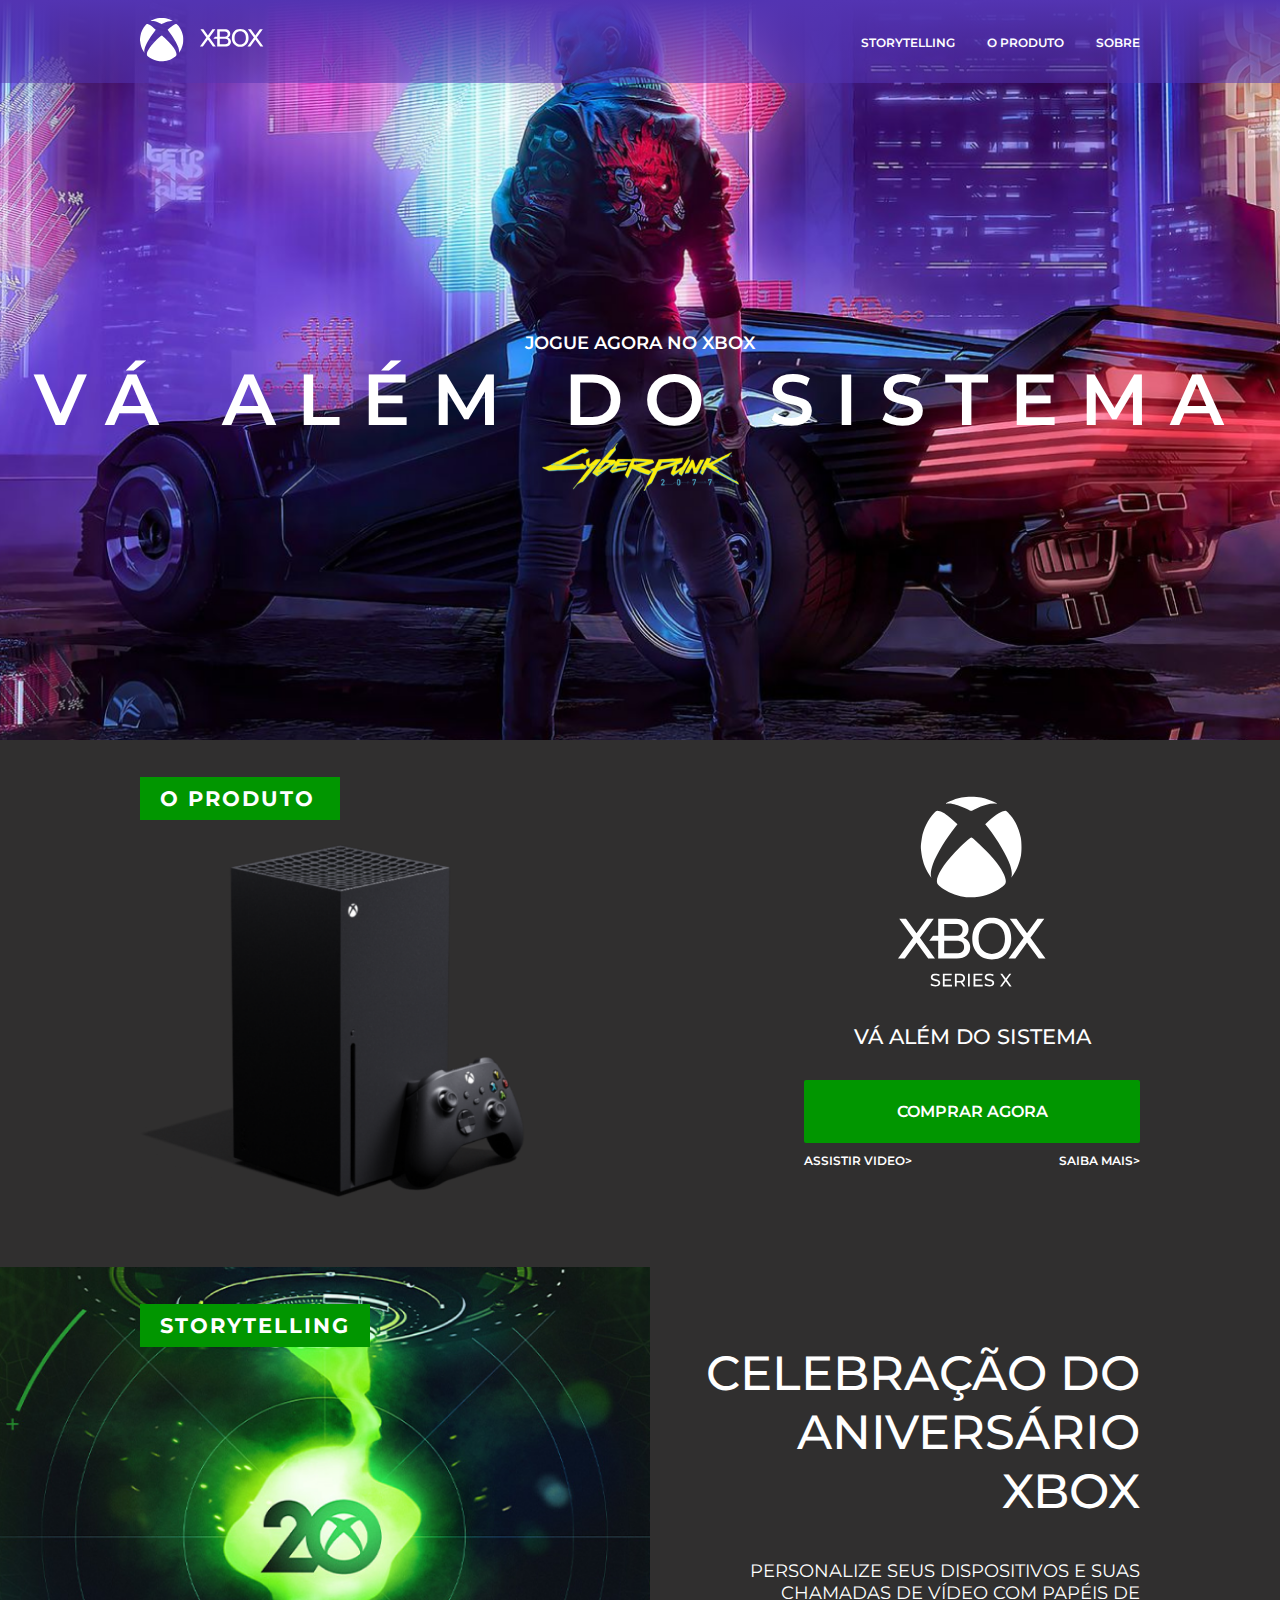
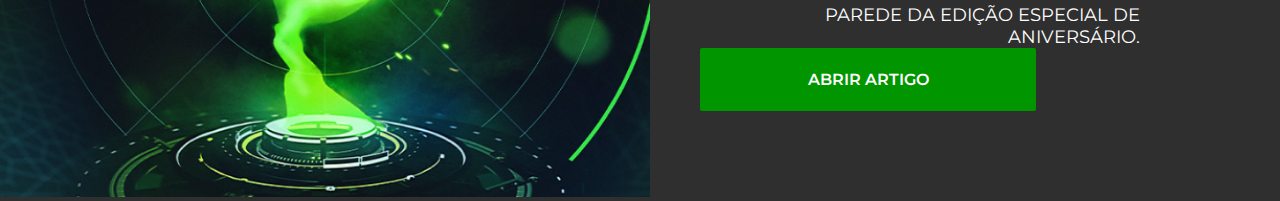
==== index.html @ 7034cf5b "Wip" ====
<!DOCTYPE html>
<html lang="pt-br">
<head>
    <meta charset="UTF-8">
    <meta http-equiv="X-UA-Compatible" content="IE=edge">
    <meta name="viewport" content="width=device-width, initial-scale=1.0">
    <title>Xbox</title>
    <link rel="stylesheet" href="/css/index.css">
    <link rel="shortcut icon" href="/img/favicon.ico" type="image/x-icon" />
</head>
<body>
    <section id="intro">
        <header class="header-bg">
            <a href="/">
                <img src="/img/Xbox.svg" alt="">
            </a>
            <ul class="header-menu">
                <li><a href="#">Storytelling</a></li>
                <li><a href="#">O produto</a></li>
                <li><a href="#">Sobre</a></li>
            </ul>
        </header>
        <div class="introducao">
            <div class="introducao-bg">
                <p>Jogue agora no Xbox</p>
                <h2>Vá além do sistema</h2>
                <img src="/img/cyber.svg" alt="">
            </div>
        </div>
    </section>
    <section id="conteudo">
        <div class="conteudo-bg">
            <div class="produto">
                <p>O produto</p>
                <img src="/img/console.png" alt="">
            </div>
            <div class="series-x">
                <img src="/img/series.svg" alt="">
                <p>Vá além do sistema</p>
                <a class="btn" href="">Comprar agora</a>
                <div class="outros">
                    <a class="esq" href="">assistir video></a>
                    <a class="dir" href="">saiba mais></a>
                </div>
            </div>
        </div>
    </section>
    <section id="conteudo-dois">
        <div class="conteudo-dois">
            <div class="storytelling">
                <p>STORYTELLING</p>
                <img src="/img/vinte.png" alt="">
            </div>
            <div class="celebracao">
                <h2>celebração do aniversário xbox</h2>
                <p>Personalize seus dispositivos e suas chamadas de vídeo com papéis de parede da edição especial de aniversário.</p>
                <a class="btn" href="/">Abrir artigo</a>
            </div>
        </div>
    </section>

</body>
</html>
---- css/index.css ----
@import url('https://fonts.googleapis.com/css2?family=Montserrat:wght@300;400;700&display=swap');
@import './header.css';
@import './introducao.css';
@import './conteudo.css';
@import './conteudo-dois.css';

html, body {
    padding: 0px;
    margin: 0;
}

body {
    background-color: #302f2f;
}
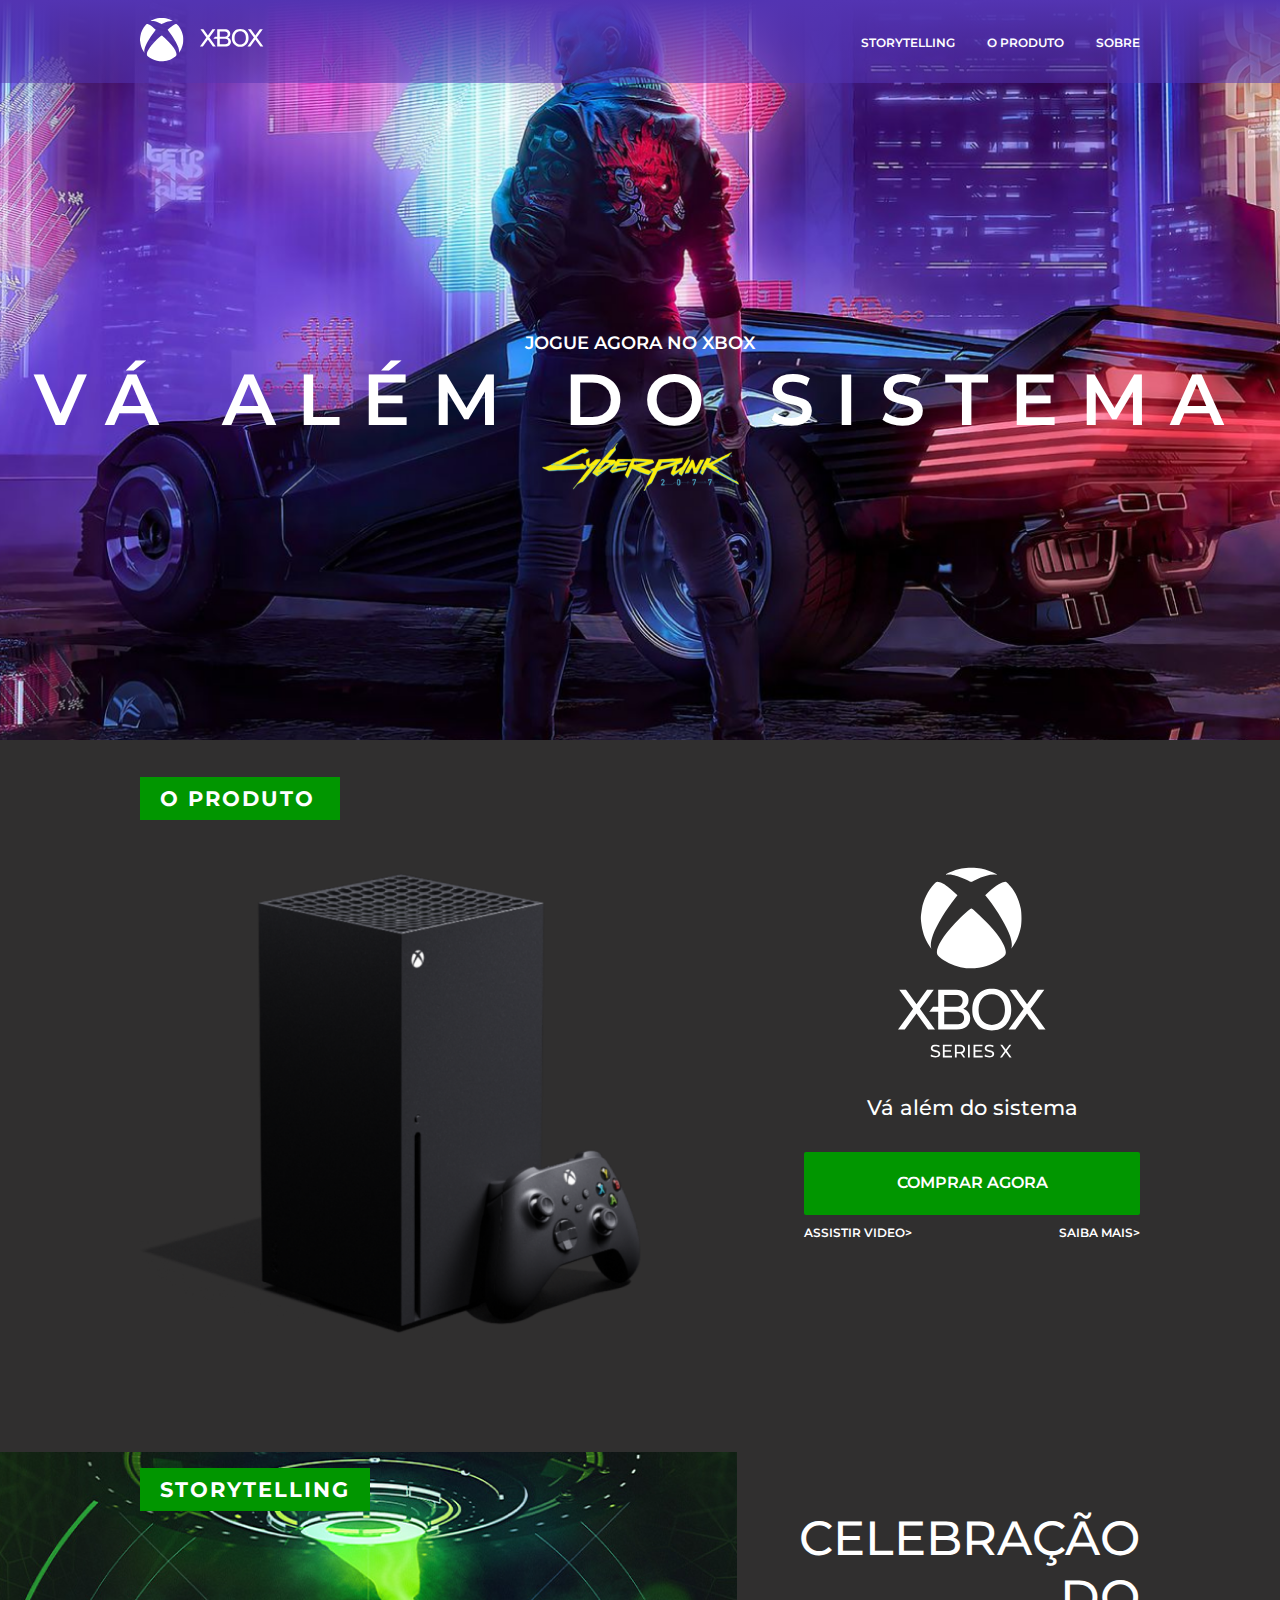
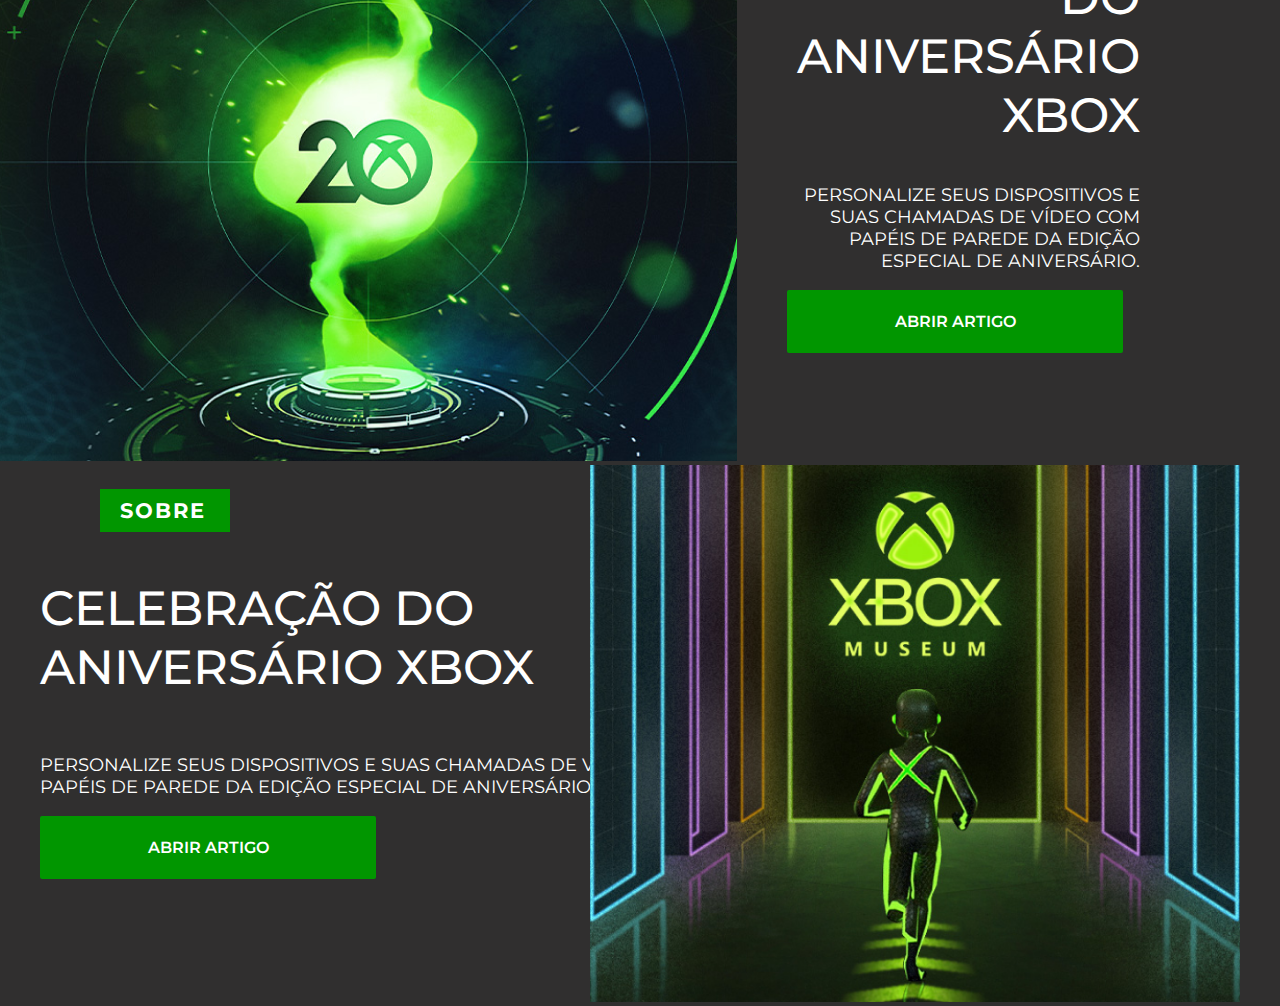
==== commit 2c15e530: "Wip" ====
--- a/index.html
+++ b/index.html
@@ -58,6 +58,18 @@
             </div>
         </div>
     </section>
-
+    <section id="conteudo-tres">
+        <div class="conteudo-tres">
+            <div class="celebracao-tres">
+                <h2>celebração do aniversário xbox</h2>
+                <p>Personalize seus dispositivos e suas chamadas de vídeo com papéis de parede da edição especial de aniversário.</p>
+                <a class="btn" href="/">Abrir artigo</a>
+                <span>Sobre</span>
+            </div>
+            <div class="sobre">
+                <img src="/img/runner.png" alt="">
+            </div>
+        </div>
+    </section>
 </body>
 </html>--- a/css/index.css
+++ b/css/index.css
@@ -3,6 +3,7 @@
 @import './introducao.css';
 @import './conteudo.css';
 @import './conteudo-dois.css';
+@import './conteudo-tres.css';
 
 html, body {
     padding: 0px;
@@ -13,3 +14,7 @@
     background-color: #302f2f;
 }
 
+p {
+    color: white;
+}
+
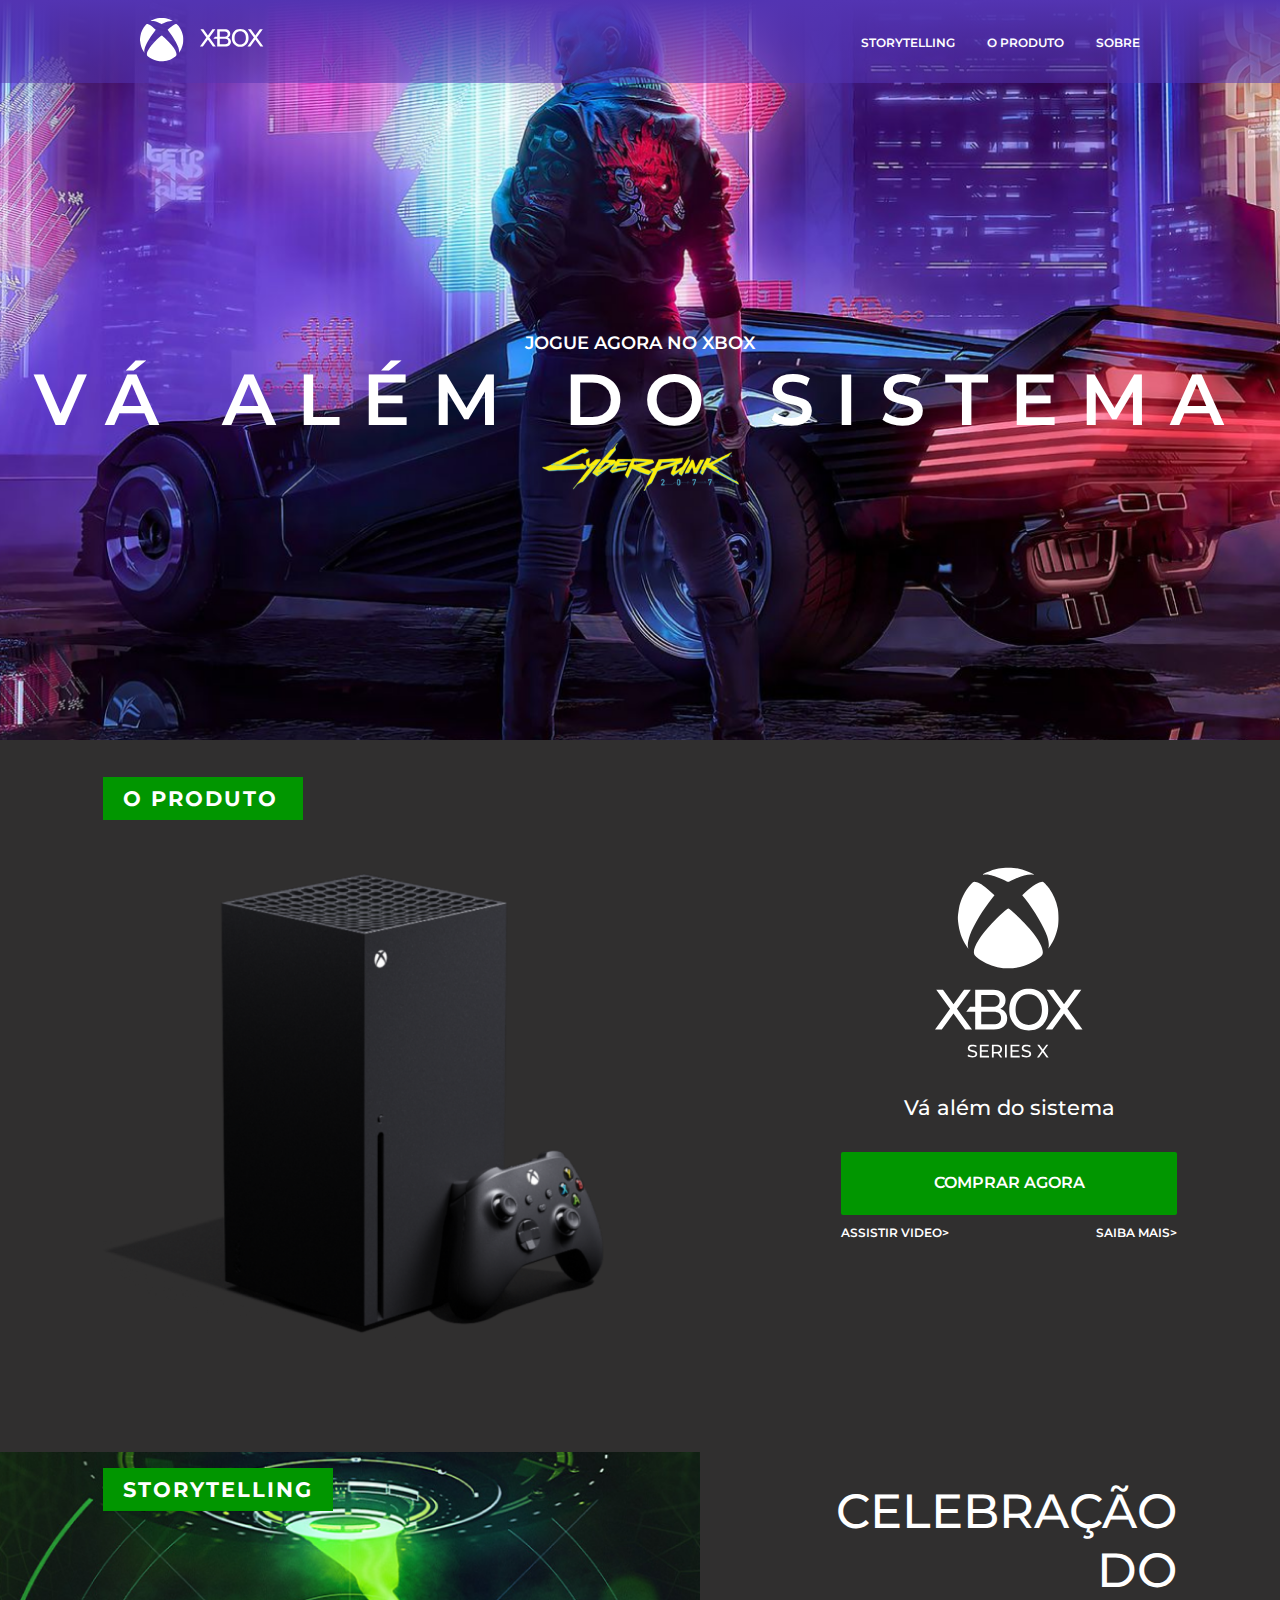
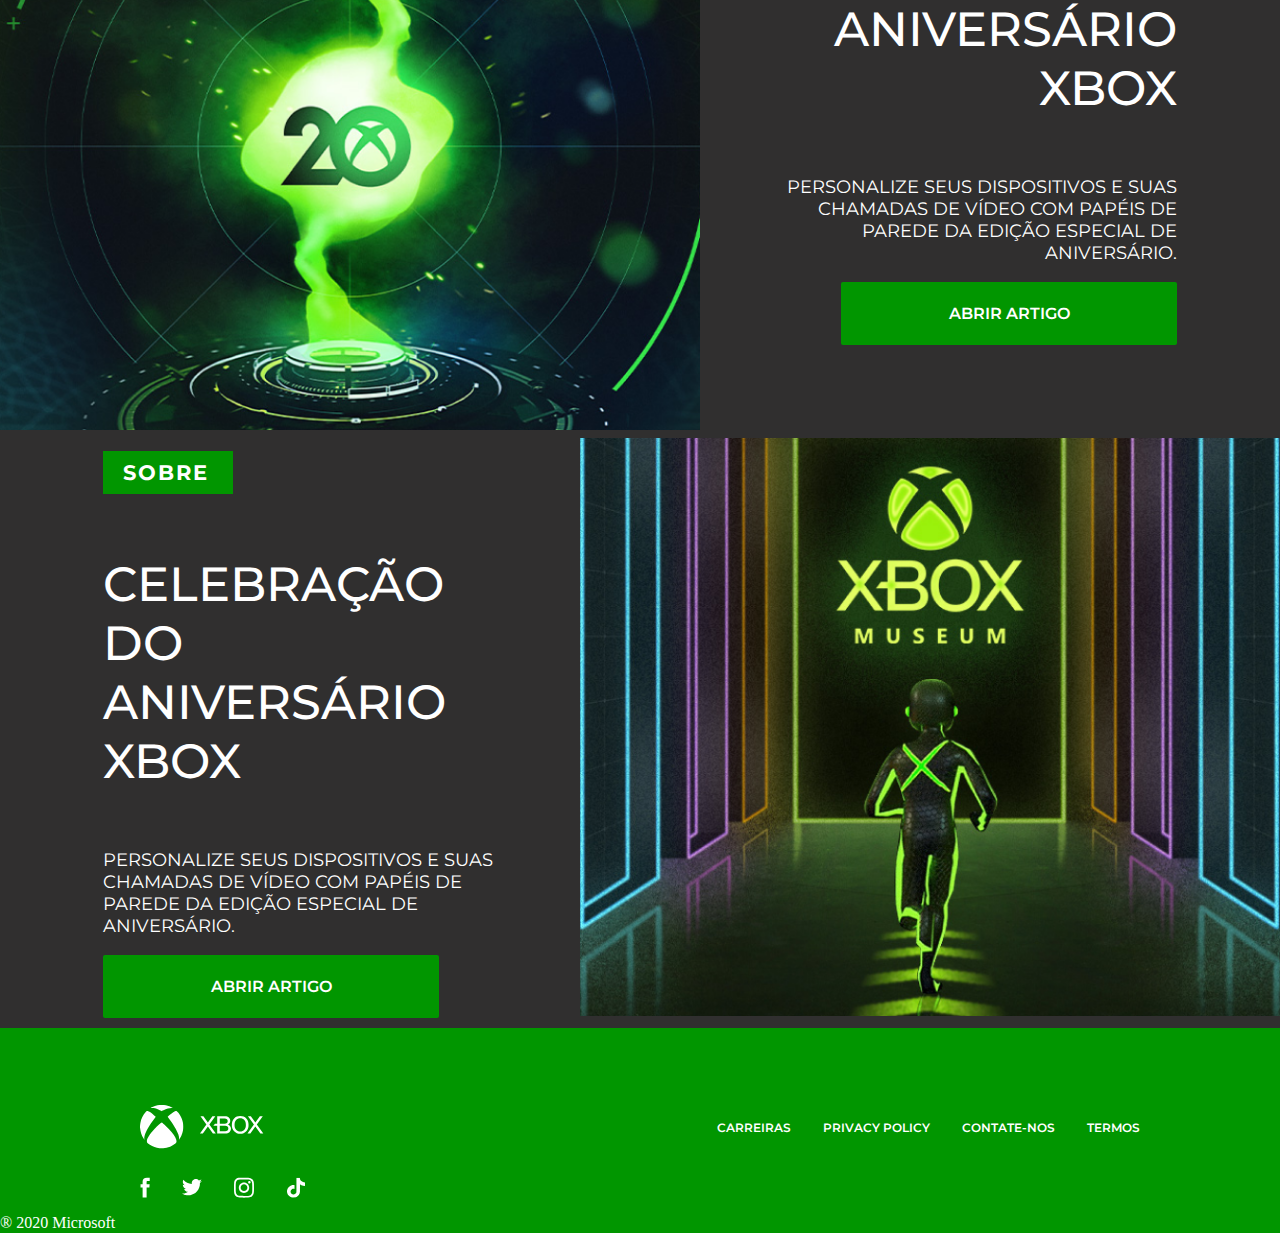
==== commit 70dc144a: "Quase acabando!" ====
--- a/index.html
+++ b/index.html
@@ -61,15 +61,37 @@
     <section id="conteudo-tres">
         <div class="conteudo-tres">
             <div class="celebracao-tres">
+                <p class="badge">Sobre</p>
                 <h2>celebração do aniversário xbox</h2>
                 <p>Personalize seus dispositivos e suas chamadas de vídeo com papéis de parede da edição especial de aniversário.</p>
                 <a class="btn" href="/">Abrir artigo</a>
-                <span>Sobre</span>
             </div>
             <div class="sobre">
                 <img src="/img/runner.png" alt="">
             </div>
         </div>
     </section>
+    <section>
+        <footer>
+            <div class="rodape">
+                <img src="/img/Xbox.svg" alt="">
+                <ul class="footer-menu">
+                    <li><a href="">Carreiras</a></li>
+                    <li><a href="">Privacy policy</a></li>
+                    <li><a href="">Contate-nos</a></li>
+                    <li><a href="">Termos</a></li>
+                </ul>
+            </div>
+            <div class="sociais">
+                <img src="/img/facebook.svg" alt="">
+                <img src="/img/twitter.svg" alt="">
+                <img src="/img/insta.svg" alt="">
+                <img src="/img/tiktok.svg" alt="">
+            </div>
+            <div>
+                <p>® 2020 Microsoft</p>
+            </div>
+        </footer>
+    </section>
 </body>
 </html>--- a/css/index.css
+++ b/css/index.css
@@ -4,6 +4,7 @@
 @import './conteudo.css';
 @import './conteudo-dois.css';
 @import './conteudo-tres.css';
+@import './footer.css';
 
 html, body {
     padding: 0px;
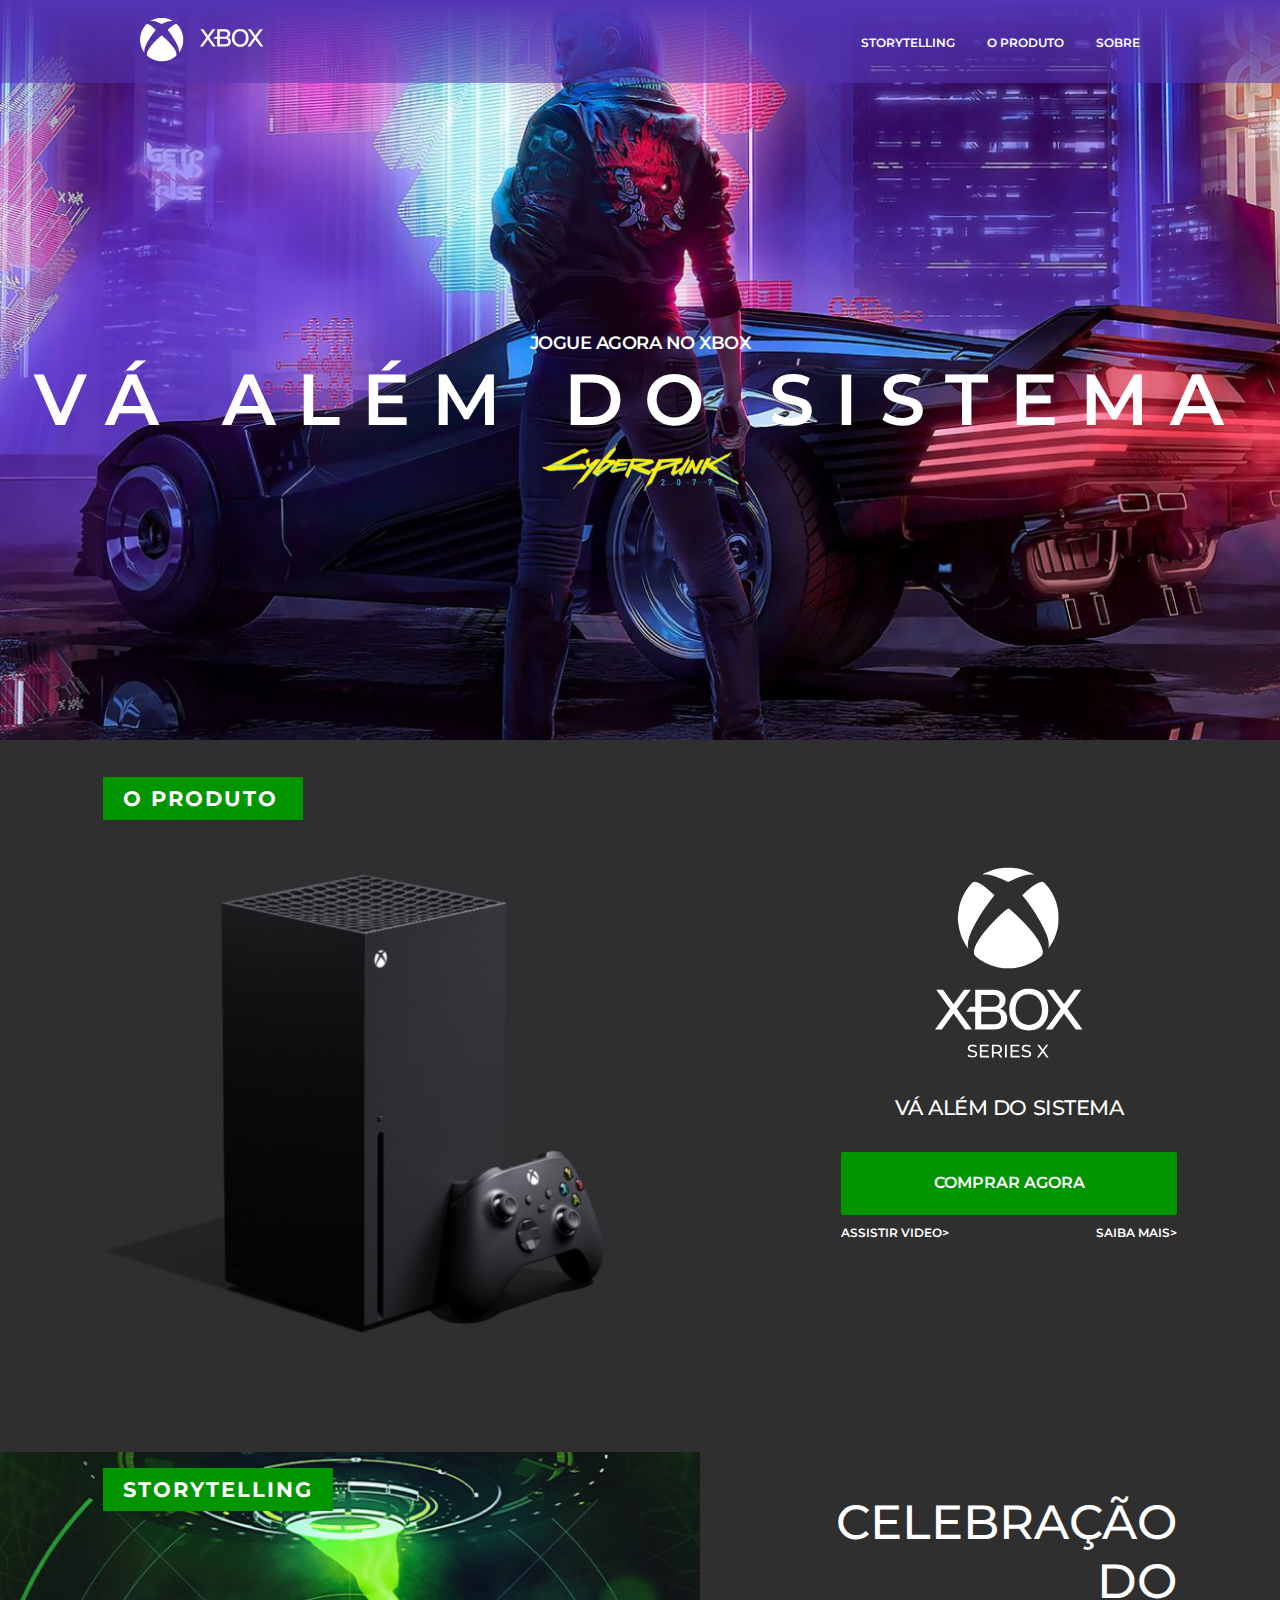
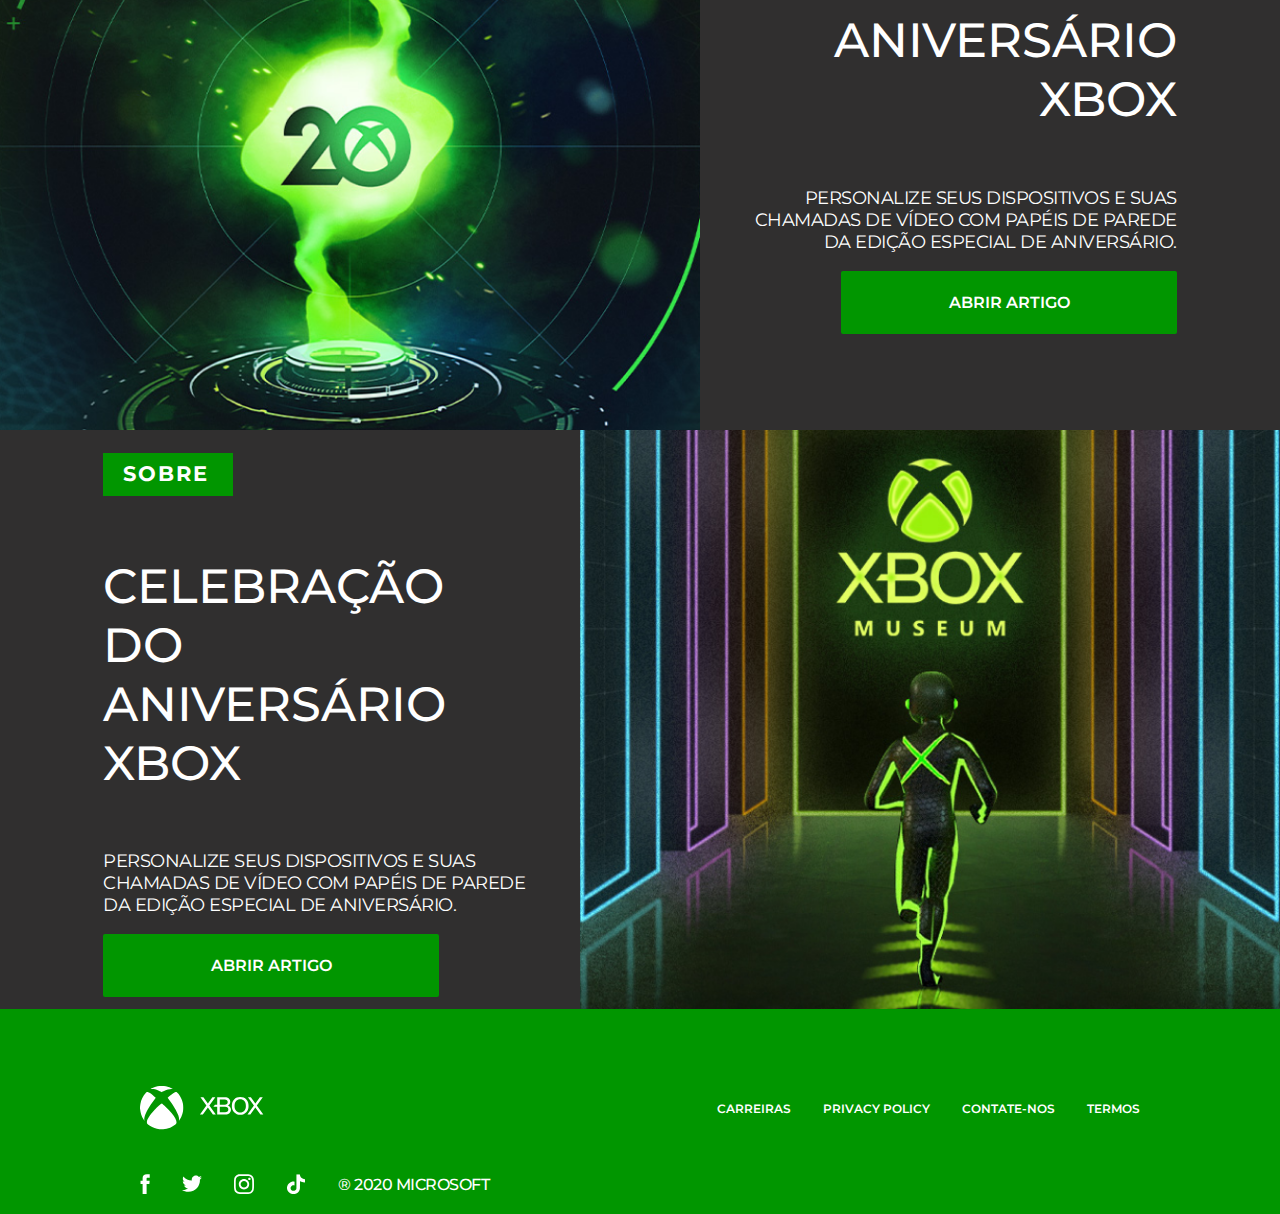
==== commit 5e0ab6a1: "Wip" ====
--- a/index.html
+++ b/index.html
@@ -87,8 +87,6 @@
                 <img src="/img/twitter.svg" alt="">
                 <img src="/img/insta.svg" alt="">
                 <img src="/img/tiktok.svg" alt="">
-            </div>
-            <div>
                 <p>® 2020 Microsoft</p>
             </div>
         </footer>
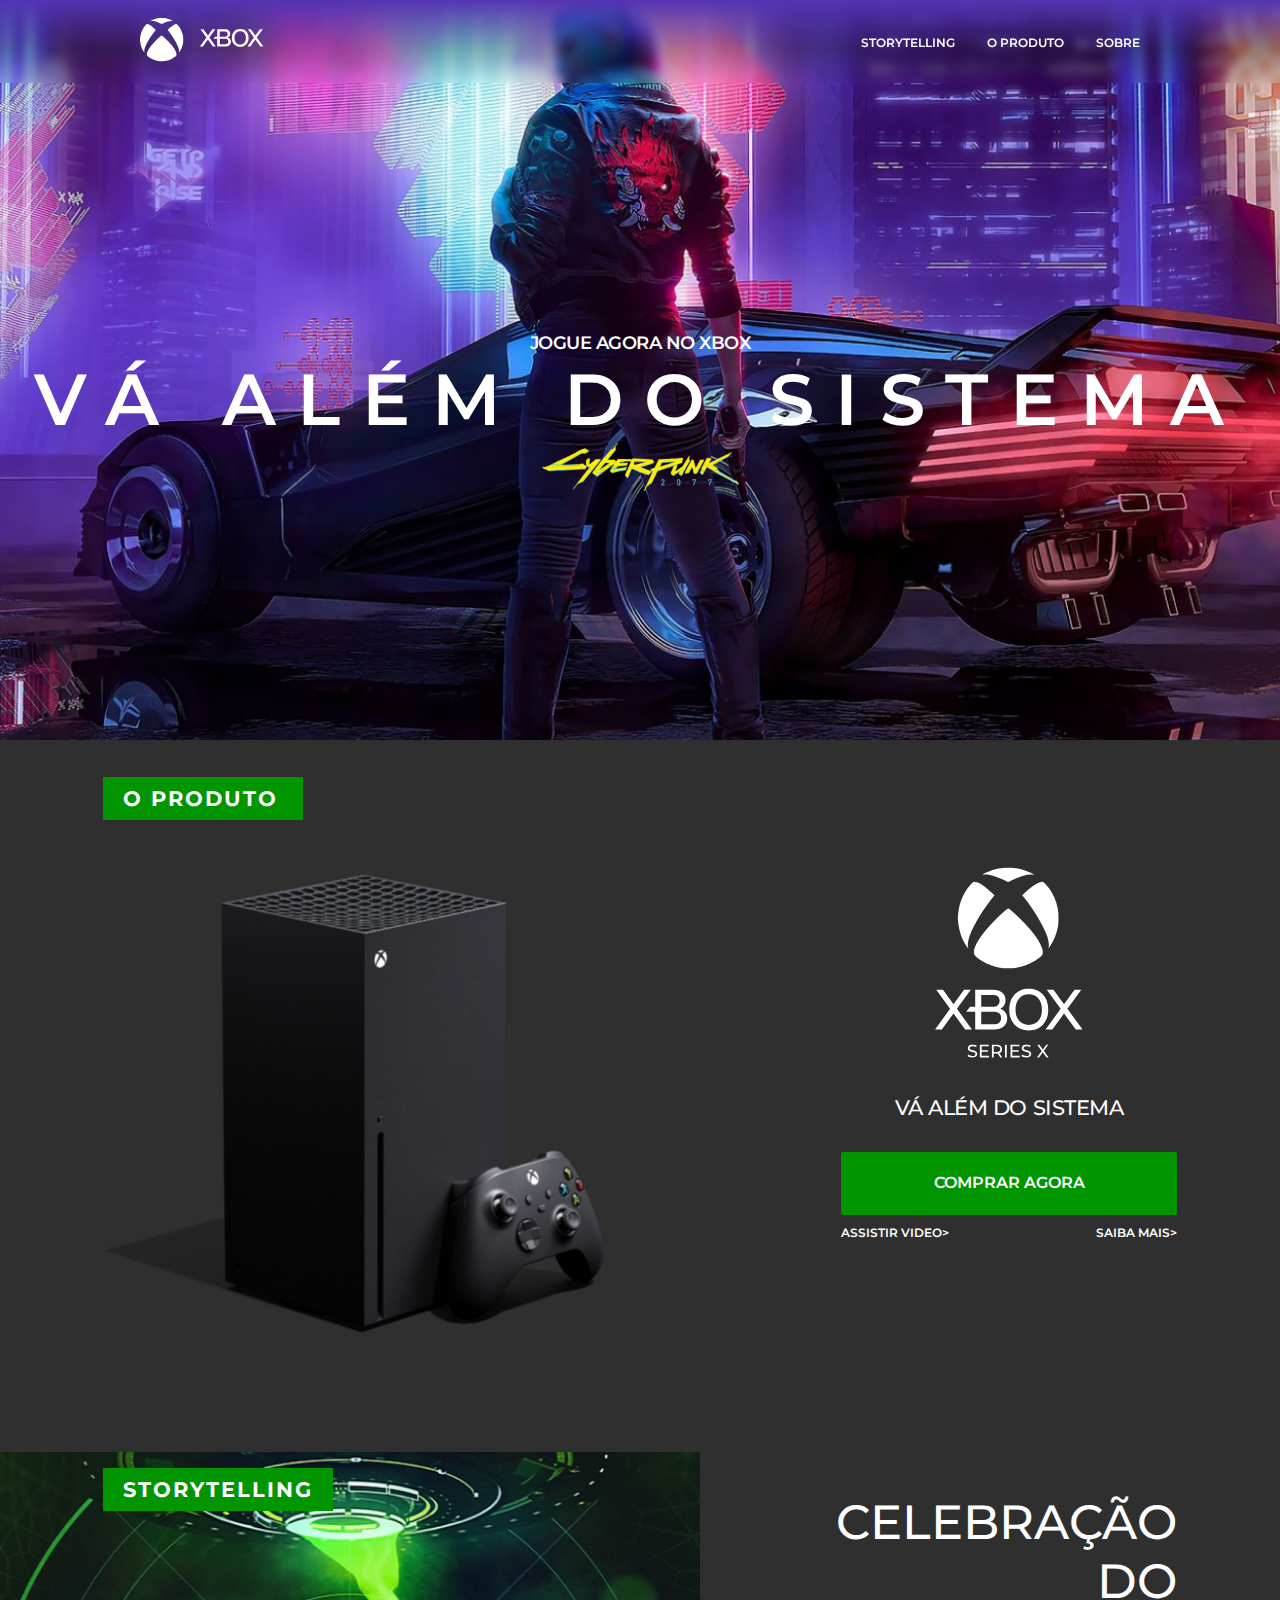
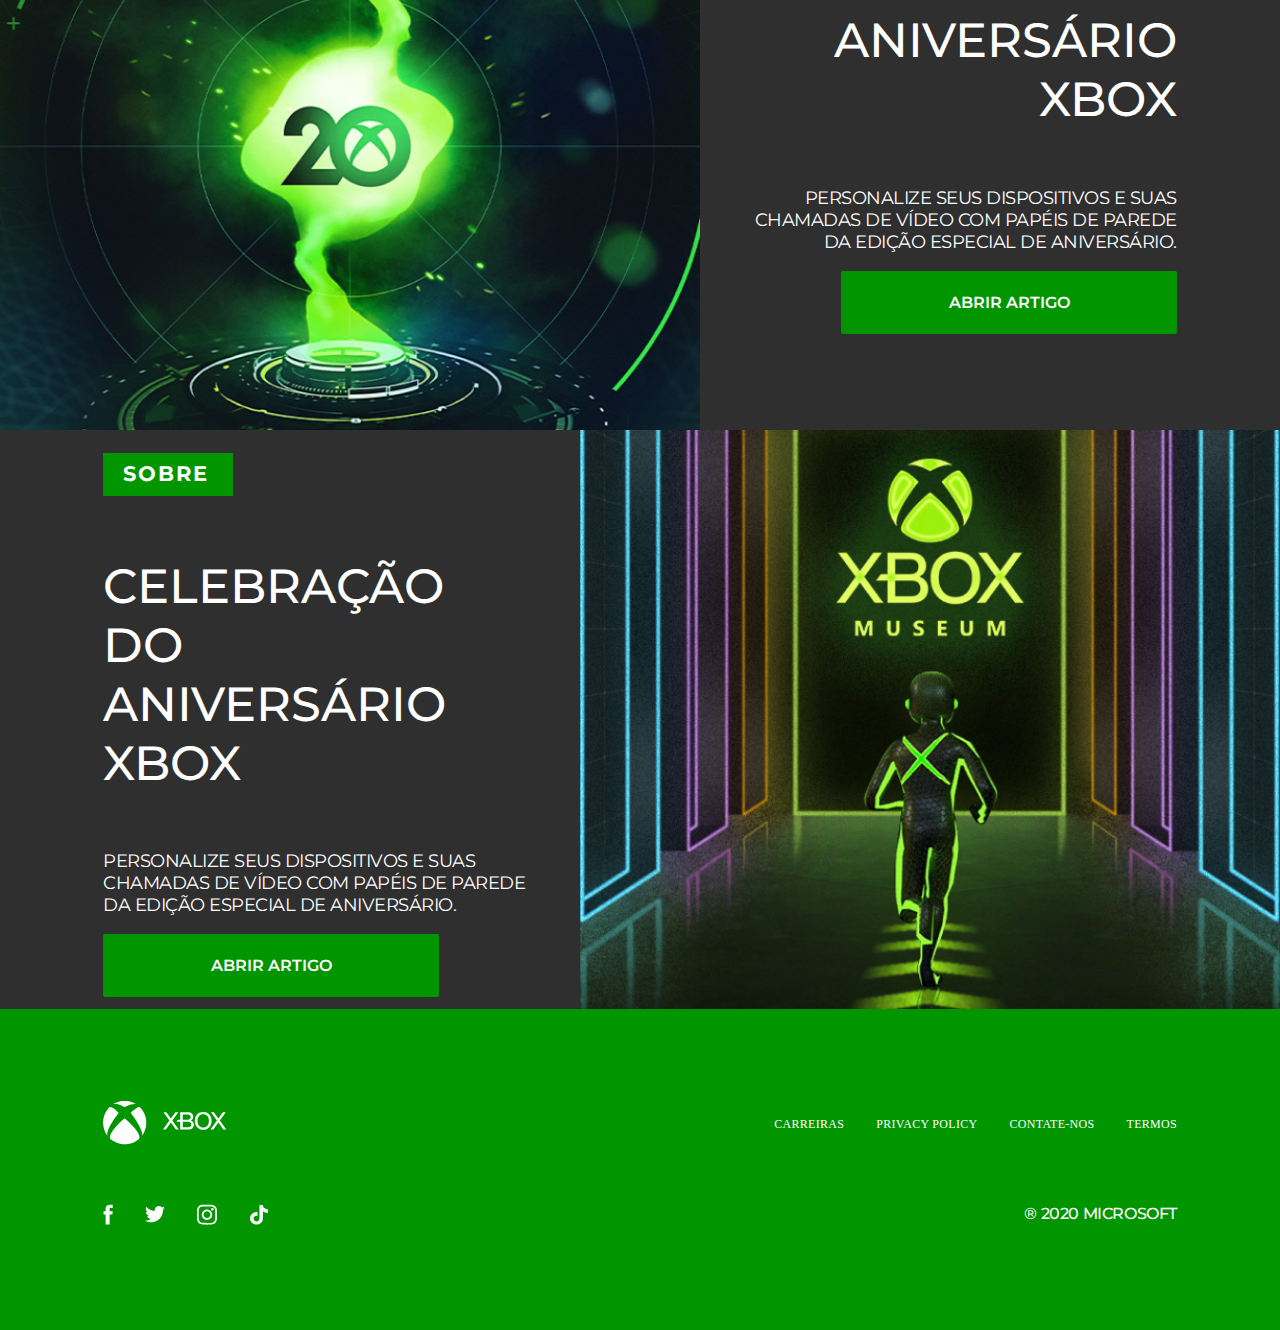
==== commit e8c6bacb: "Finished!" ====
--- a/index.html
+++ b/index.html
@@ -73,21 +73,25 @@
     </section>
     <section>
         <footer>
-            <div class="rodape">
-                <img src="/img/Xbox.svg" alt="">
-                <ul class="footer-menu">
-                    <li><a href="">Carreiras</a></li>
-                    <li><a href="">Privacy policy</a></li>
-                    <li><a href="">Contate-nos</a></li>
-                    <li><a href="">Termos</a></li>
-                </ul>
-            </div>
-            <div class="sociais">
-                <img src="/img/facebook.svg" alt="">
-                <img src="/img/twitter.svg" alt="">
-                <img src="/img/insta.svg" alt="">
-                <img src="/img/tiktok.svg" alt="">
-                <p>® 2020 Microsoft</p>
+            <div> 
+                <div class="rodape">
+                    <img src="/img/Xbox.svg" alt="">
+                    <ul class="footer-menu">
+                        <li><a href="">Carreiras</a></li>
+                        <li><a href="">Privacy policy</a></li>
+                        <li><a href="">Contate-nos</a></li>
+                        <li><a href="">Termos</a></li>
+                    </ul>
+                </div>
+                <div class="sociais">
+                    <div class="icones">
+                        <img src="/img/facebook.svg" alt="">
+                        <img src="/img/twitter.svg" alt="">
+                        <img src="/img/insta.svg" alt="">
+                        <img src="/img/tiktok.svg" alt="">
+                    </div>
+                    <p>® 2020 Microsoft</p>
+                </div>
             </div>
         </footer>
     </section>
--- a/css/index.css
+++ b/css/index.css
@@ -1,4 +1,5 @@
 @import url('https://fonts.googleapis.com/css2?family=Montserrat:wght@300;400;700&display=swap');
+@import url('http://fonts.cdnfonts.com/css/nexa-bold');
 @import './header.css';
 @import './introducao.css';
 @import './conteudo.css';
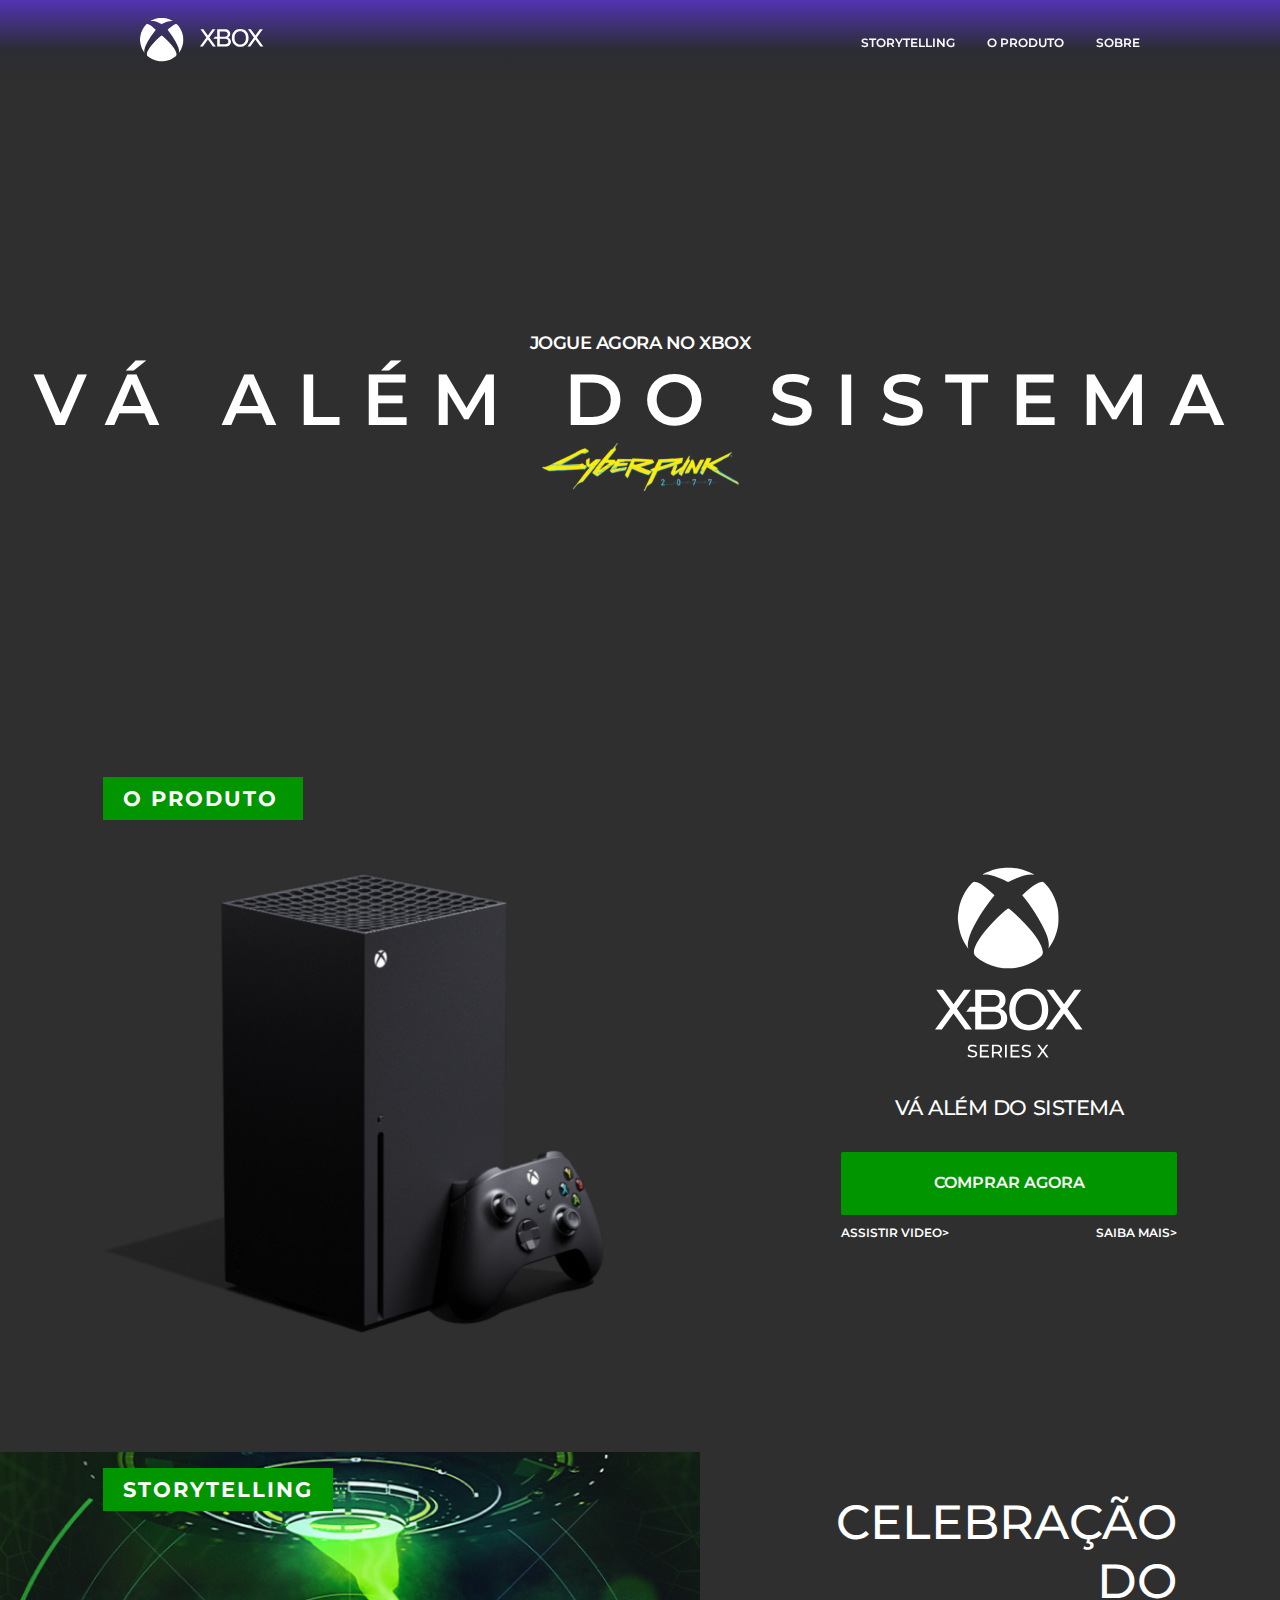
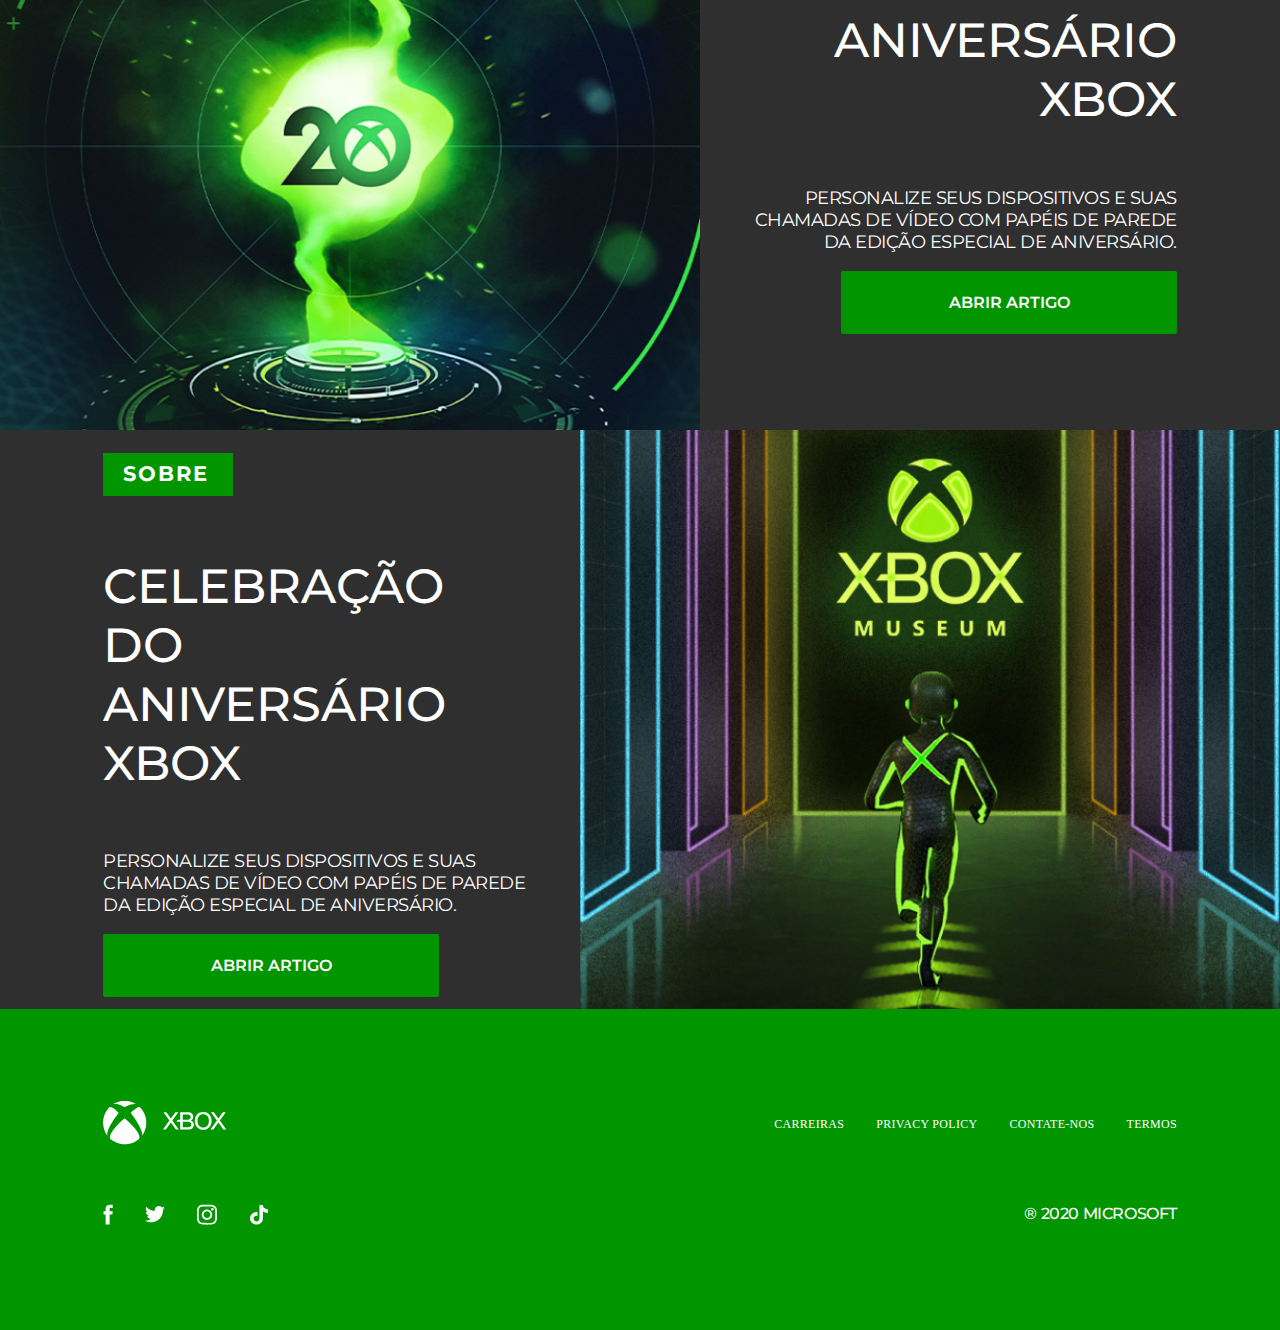
==== commit e324080b: "fixed links paths" ====
--- a/index.html
+++ b/index.html
@@ -5,14 +5,14 @@
     <meta http-equiv="X-UA-Compatible" content="IE=edge">
     <meta name="viewport" content="width=device-width, initial-scale=1.0">
     <title>Xbox</title>
-    <link rel="stylesheet" href="/css/index.css">
-    <link rel="shortcut icon" href="/img/favicon.ico" type="image/x-icon" />
+    <link rel="stylesheet" href="./css/index.css">
+    <link rel="shortcut icon" href="./img/favicon.ico" type="image/x-icon" />
 </head>
 <body>
     <section id="intro">
         <header class="header-bg">
             <a href="/">
-                <img src="/img/Xbox.svg" alt="">
+                <img src="./img/Xbox.svg" alt="">
             </a>
             <ul class="header-menu">
                 <li><a href="#">Storytelling</a></li>
@@ -24,7 +24,7 @@
             <div class="introducao-bg">
                 <p>Jogue agora no Xbox</p>
                 <h2>Vá além do sistema</h2>
-                <img src="/img/cyber.svg" alt="">
+                <img src="./img/cyber.svg" alt="">
             </div>
         </div>
     </section>
@@ -32,10 +32,10 @@
         <div class="conteudo-bg">
             <div class="produto">
                 <p>O produto</p>
-                <img src="/img/console.png" alt="">
+                <img src="./img/console.png" alt="">
             </div>
             <div class="series-x">
-                <img src="/img/series.svg" alt="">
+                <img src="./img/series.svg" alt="">
                 <p>Vá além do sistema</p>
                 <a class="btn" href="">Comprar agora</a>
                 <div class="outros">
@@ -49,7 +49,7 @@
         <div class="conteudo-dois">
             <div class="storytelling">
                 <p>STORYTELLING</p>
-                <img src="/img/vinte.png" alt="">
+                <img src="./img/vinte.png" alt="">
             </div>
             <div class="celebracao">
                 <h2>celebração do aniversário xbox</h2>
@@ -67,7 +67,7 @@
                 <a class="btn" href="/">Abrir artigo</a>
             </div>
             <div class="sobre">
-                <img src="/img/runner.png" alt="">
+                <img src="./img/runner.png" alt="">
             </div>
         </div>
     </section>
@@ -75,7 +75,7 @@
         <footer>
             <div> 
                 <div class="rodape">
-                    <img src="/img/Xbox.svg" alt="">
+                    <img src="./img/Xbox.svg" alt="">
                     <ul class="footer-menu">
                         <li><a href="">Carreiras</a></li>
                         <li><a href="">Privacy policy</a></li>
@@ -85,10 +85,10 @@
                 </div>
                 <div class="sociais">
                     <div class="icones">
-                        <img src="/img/facebook.svg" alt="">
-                        <img src="/img/twitter.svg" alt="">
-                        <img src="/img/insta.svg" alt="">
-                        <img src="/img/tiktok.svg" alt="">
+                        <img src="./img/facebook.svg" alt="">
+                        <img src="./img/twitter.svg" alt="">
+                        <img src="./img/insta.svg" alt="">
+                        <img src="./img/tiktok.svg" alt="">
                     </div>
                     <p>® 2020 Microsoft</p>
                 </div>
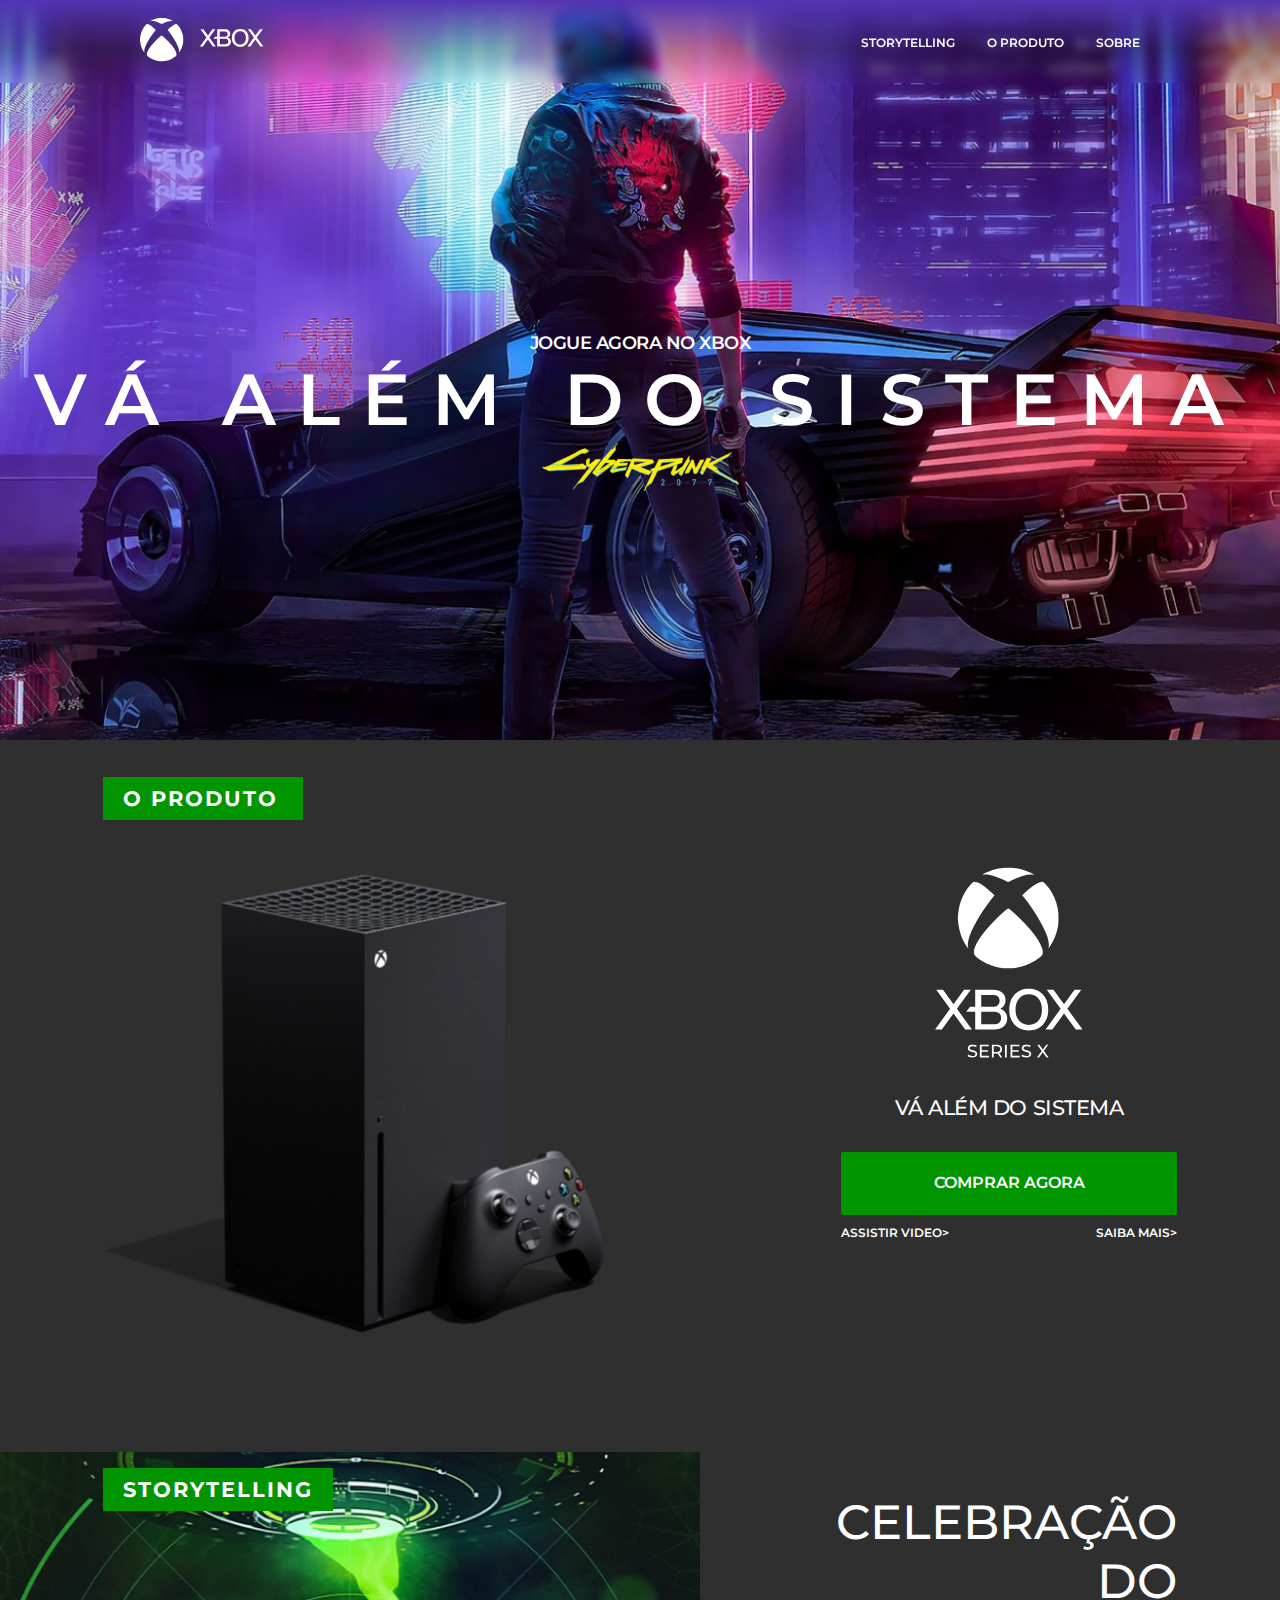
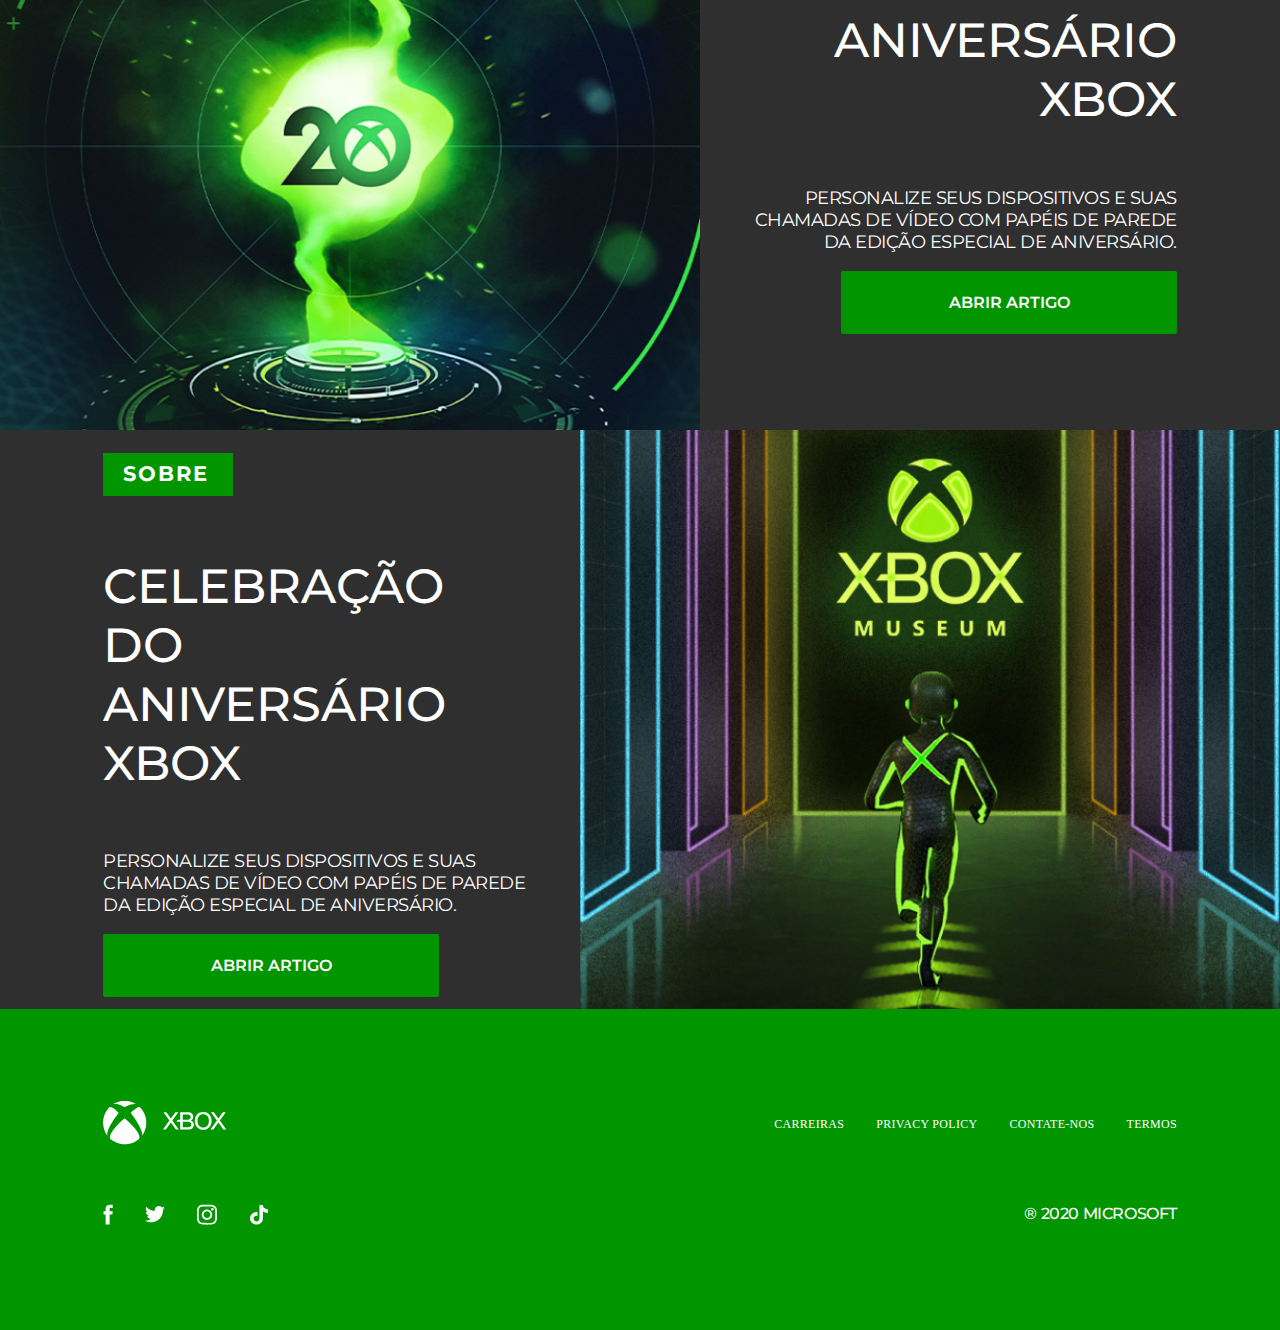
==== commit 82ccba9d: "...." ====
--- a/index.html
+++ b/index.html
@@ -4,7 +4,7 @@
     <meta charset="UTF-8">
     <meta http-equiv="X-UA-Compatible" content="IE=edge">
     <meta name="viewport" content="width=device-width, initial-scale=1.0">
-    <title>Xbox</title>
+    <title>Xbox - Home</title>
     <link rel="stylesheet" href="./css/index.css">
     <link rel="shortcut icon" href="./img/favicon.ico" type="image/x-icon" />
 </head>
